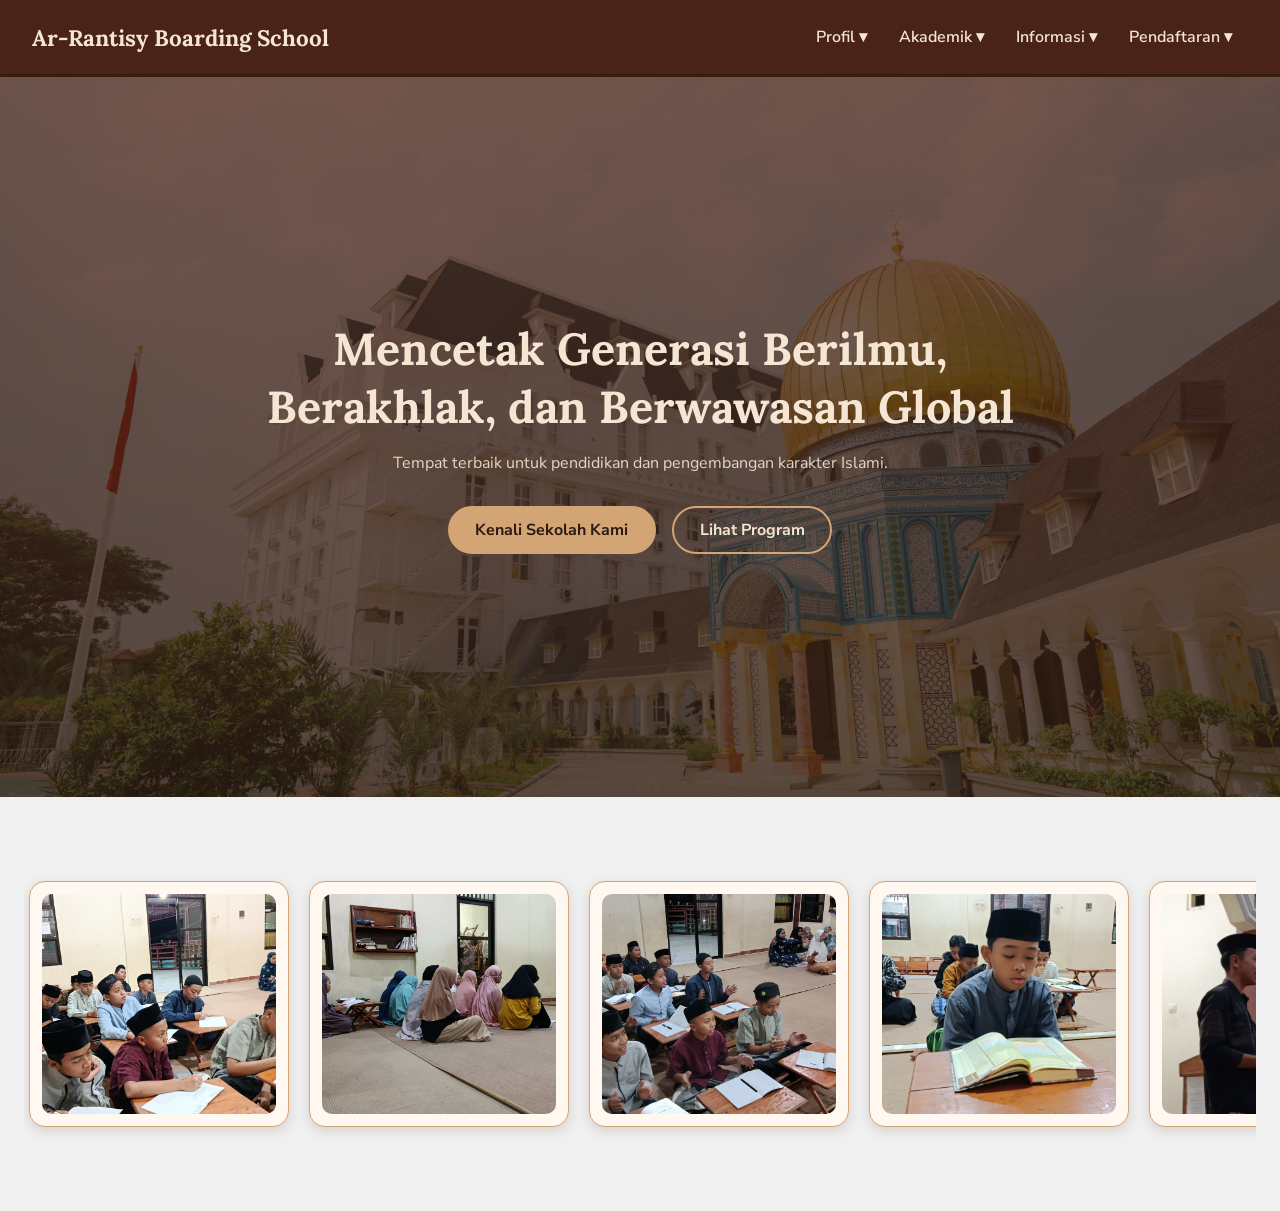
==== index.html @ 4a1645a8 "first commit" ====
<!DOCTYPE html>
<html lang="en">
<head>
  <meta charset="UTF-8">
  <meta name="viewport" content="width=device-width, initial-scale=1">
  <title>Islamic Boarding School</title>
  <link rel="preconnect" href="https://fonts.googleapis.com">
  <link rel="preconnect" href="https://fonts.gstatic.com" crossorigin>
  <link href="https://fonts.googleapis.com/css2?family=Lora:wght@500;700&family=Nunito+Sans:wght@400;600;700&display=swap" rel="stylesheet">
  <link rel="stylesheet" href="style.css">
</head>
<body>

  <header class="header">
    <a href="#" class="logo">Ar-Rantisy Boarding School</a>
    <input type="checkbox" id="menu-toggle" aria-label="Buka menu">
    <label for="menu-toggle" class="burger">☰</label>

    <nav>
      <ul class="menu">

        <li class="dropdown">
          <a href="#profil">Profil</a>
          <ul class="submenu">
            <li><a href="#sejarah">Sejarah</a></li>
            <li><a href="#visi-misi">Visi dan Misi</a></li>
          </ul>
        </li>

        <li class="dropdown">
          <a href="#akademik">Akademik</a>
          <ul class="submenu">
            <li><a href="#kurikulum">Kurikulum</a></li>
            <li><a href="#program-unggulan">Program Unggulan</a></li>
            <li><a href="#jenjang-pendidikan">Jenjang Pendidikan</a></li>
            <li><a href="#fasilitas">Fasilitas</a></li>
          </ul>
        </li>

        <li class="dropdown">
          <a href="#informasi">Informasi</a>
          <ul class="submenu">
            <li><a href="#berita-kegiatan">Berita Kegiatan</a></li>
            <li><a href="#galeri-foto">Galeri Foto</a></li>
          </ul>
        </li>

        <li class="dropdown">
          <a href="#pendaftaran">Pendaftaran</a>
          <ul class="submenu">
            <li><a href="informasi_pendaftaran.html">Informasi Pendaftaran</a></li>
            <li><a href="form-pendaftaran.html"</a>Form Pendaftaran</a></li>
            <li><a href="kontak.html">Kontak</a></li>
          </ul>
      </ul>
    </nav>
  </header>

  <main>
    <section class="hero" id="beranda">
        <div class="wrap">
      <h1>Mencetak Generasi Berilmu, Berakhlak, dan Berwawasan Global</h1>
      <p>Tempat terbaik untuk pendidikan dan pengembangan karakter Islami.</p>
      <div class="btns">
        <a href="#profil" class="btn gold">Kenali Sekolah Kami</a>
        <a href="#program-unggulan" class="btn">Lihat Program</a>
      </div>
        </div>
    </section>

    
<!-- GALERI FOTO -->
<section class="galeri" id="galeri-foto">
  <div class="wrap">

    <div class="slider">

      <div class="foto-card">
        <img src="foto2.jpeg" alt="Foto 1">
      </div>

      <div class="foto-card">
        <img src="foto3.jpeg" alt="Foto 2">
      </div>

      <div class="foto-card">
        <img src="foto4.jpeg" alt="Foto 3">
      </div>

      <div class="foto-card">
        <img src="foto5.jpeg" alt="Foto 4">
      </div>

      <div class="foto-card">
        <img src="foto6.jpeg" alt="Foto 5">

    </div>

  </div>
</section>
</body>
</html>
---- style.css ----
* { margin: 0; padding: 0; box-sizing: border-box; }

body { font-family: 'Nunito Sans', sans-serif; }

/* ===== HEADER (punyamu + 2 baris tambahan) ===== */
.header {
  display: flex;
  justify-content: space-between;
  align-items: center;
  flex-wrap: wrap;
  gap: 0.8rem;
  padding: 1rem 2rem;
  background: #4a2318;
  border-bottom: 3px solid #341f08;
  color: white;            /* tambahan: teks putih */
  position: relative;      /* tambahan: acuan posisi menu di HP */
}

/* ===== MENU ===== */
.menu { display: flex; list-style: none; }
.menu li { position: relative; }
.menu a { display: block; padding: 10px 16px; margin-left: 0; font-weight: 600; }
.menu a:hover { color: #c8a165; }
.dropdown > a::after { content: " ▾"; }

/* ===== SUBMENU (muncul saat kursor diarahkan) ===== */
.submenu {
  display: none;
  position: absolute;
  top: 100%;
  left: 0;
  min-width: 200px;
  list-style: none;
  padding: 8px;
  background: #4a2318;
  border-top: 3px solid #341f08;
}
.dropdown:hover .submenu,
.dropdown:focus-within .submenu { display: block; }

/* tombol hamburger disembunyikan di laptop */
#menu-toggle, .burger { display: none; }

/* ===== TAMPILAN HP ===== */
@media (max-width: 820px) {
  .burger { display: block; font-size: 1.7rem; cursor: pointer; }

  /* menu disembunyikan, muncul saat hamburger diklik */
  nav {
    display: none;
    position: absolute;
    top: 100%;
    left: 0;
    right: 0;
    padding: 10px 20px 20px;
    background: #4a2318;
  }
  #menu-toggle:checked ~ nav { display: block; }

  .menu { flex-direction: column; }

  /* submenu langsung tampil, menjorok ke dalam */
  .submenu { display: block; position: static; padding: 0 0 0 16px; border: 0; }
}
.logo {
  font-family: 'Lora', serif;
  font-size: 1.4rem;
  font-weight: 700;
  color: #f5e6d3;
  text-decoration: none;
}

nav a {
  margin-left: 1.5rem;
  color: #f5e6d3;
  text-decoration: none;
  font-weight: 600;
  transition: color 0.2s;
}

nav a:hover { color: #d4a574; }

.hero {
  min-height: 80vh;
  display: flex;
  align-items: center;
  text-align: center;
  padding: 3rem 1.5rem;
  color: #f5e6d3;
  /* lapisan coklat transparan di atas foto = efek pudar */
  background:
    linear-gradient(rgba(74, 35, 24, 0.75), rgba(43, 24, 16, 0.75)),
    url('foto-sekolah.jpg') center / cover no-repeat;
}
 
.wrap {
  max-width: 750px;
  margin: 0 auto;
}
 
.hero h1 {
  font-family: 'Lora', serif;
  font-size: clamp(1.8rem, 5vw, 2.8rem);
  line-height: 1.3;
  margin-bottom: 1rem;
}
 
.hero p {
  margin-bottom: 2rem;
  opacity: 0.9;
}
 
.btns {
  display: flex;
  justify-content: center;
  flex-wrap: wrap;
  gap: 1rem;
}
 
.btn {
  padding: 0.7rem 1.6rem;
  border: 2px solid #d4a574;
  border-radius: 999px;
  color: #f5e6d3;
  text-decoration: none;
  font-weight: 700;
}
 
.btn.gold {
  background: #d4a574;
  color: #2b1810;
}

.profil {
  padding: 4rem 1.5rem;
  background: #f0f0f0;
  color: #2b1810;
}
 
.profil .wrap {
  max-width: 1000px;
  display: grid;
  grid-template-columns: 1.2fr 1fr;   
  gap: 3rem;
  align-items: center;
}
 
.profil h2 {
  font-family: 'Lora', serif;
  font-size: 2rem;
  color: #4a2318;
  margin-bottom: 1rem;
}
 
.profil h3 {
  font-family: 'Lora', serif;
  color: #4a2318;
  margin: 1.5rem 0 0.4rem;
}
 
.profil p,
.profil li {
  line-height: 1.7;
}
 
.profil ul {
  padding-left: 1.2rem;
}
 
.card {
  background: #fff8f0;
  padding: 0.8rem;
  border-radius: 14px;
  border: 1px solid #d4a574;
  box-shadow: 0 8px 20px rgba(74, 35, 24, 0.2);
}
 
.card img {
  display: block;
  width: 100%;
  height: 320px;
  object-fit: cover;
  border-radius: 8px;
}
 




/* ===== GALERI FOTO HORIZONTAL ===== */
.slider {
  display: flex;
  flex-direction: row;
  flex-wrap: nowrap;
  justify-content: flex-start;
  gap: 15px;
  overflow-x: auto;
  overflow-y: hidden;
  width: 100%;
  padding: 15px 0 20px;
  scroll-behavior: smooth;
}

/* CARD FOTO */
.foto-card {
  flex: 0 0 260px;
  width: 260px;
  min-width: 260px;
  background: #fff8f0;
  padding: 12px;
  border-radius: 16px;
  border: 1px solid #d4a574;
  box-shadow: 0 4px 12px rgba(74, 35, 24, 0.15);
  text-align: center;
}

/* GAMBAR */
.foto-card img {
  display: block;
  width: 100%;
  height: 220px;
  object-fit: cover;
  border-radius: 10px;
}

/* KETERANGAN */
.foto-card p {
  margin: 10px 0 3px;
  color: #6f5d52;
  font-size: 14px;
}


/* Scrollbar */
.slider::-webkit-scrollbar {
  height: 8px;
}

.slider::-webkit-scrollbar-thumb {
  background: #b9a69a;
  border-radius: 10px;
}

.hint {
  margin-top: 5px;
  font-size: 0.85rem;
  color: #6f5d52;
  text-align: center;
}



/* ===== GALERI ===== */
.galeri {
  padding: 4rem 1.5rem;
  background: #f0f0f0;
}

.galeri .wrap {
  max-width: none;
  width: 100%;
  margin: 0;
  display: block;
}

.galeri h2 {
  font-family: 'Lora', serif;
  color: #4a2318;
  font-size: 2rem;
  margin-bottom: 10px;
}

/* Slider ke samping */
.slider {
  display: flex;
  flex-wrap: nowrap;
  gap: 20px;
  overflow-x: auto;
  overflow-y: hidden;
  padding: 20px 5px;
  scroll-behavior: smooth;
}

/* Card setiap foto */
.foto-card {
  flex: 0 0 260px;
  background: #fff8f0;
  padding: 12px;
  border-radius: 16px;
  border: 1px solid #d4a574;
  box-shadow: 0 4px 12px rgba(74, 35, 24, 0.15);
  text-align: center;
}

/* Foto */
.foto-card img {
  display: block;
  width: 100%;
  height: 220px;
  object-fit: cover;
  border-radius: 10px;
}

/* Keterangan */
.foto-card p {
  margin-top: 10px;
  color: #6f5d52;
  font-size: 14px;
}

.hint {
  text-align: center;
  font-size: 0.85rem;
  color: #6f5d52;
}

/* ===== Section Informasi Pendaftaran ===== */
.psb {
  background: linear-gradient(135deg, #3a1912 0%, #4a2119 55%, #5c2d22 100%);
  color: #f5e6d3;
  padding: 80px 24px;
  font-family: 'Nunito Sans', sans-serif;
  scroll-margin-top: 90px; /* supaya tidak tertutup header saat klik menu */
}
.psb-container { max-width: 1200px; margin: 0 auto; text-align: center; }

.psb-title { font-family: 'Lora', serif; font-size: 2.6rem; color: #fff; margin: 0; }
.psb-year  { font-family: 'Lora', serif; font-size: 1.7rem; color: #d4a574; margin: 10px 0 18px; }
.psb-line  { display: block; width: 80px; height: 4px; background: #d4a574; border-radius: 4px; margin: 0 auto 28px; }
.psb-desc  { max-width: 800px; margin: 0 auto 50px; line-height: 1.9; font-size: 1.05rem; color: #ecd5bb; }

.psb-steps {
  display: grid;
  grid-template-columns: repeat(4, 1fr);
  gap: 24px;
  text-align: center;
}
.psb-card {
  background: rgba(255, 255, 255, 0.07);
  border: 1px solid rgba(212, 165, 116, 0.35);
  border-radius: 20px;
  padding: 32px 24px;
  transition: transform .25s, background .25s;
}
.psb-card:hover { transform: translateY(-6px); background: rgba(255, 255, 255, 0.12); }
.psb-num {
  width: 70px; height: 70px; margin: 0 auto 18px;
  display: flex; align-items: center; justify-content: center;
  background: #d4a574; color: #4a2119;
  font-weight: 800; font-size: 1.5rem;
  border-radius: 50%;
}
.psb-card h3 { font-size: 1.15rem; color: #fff; margin: 0 0 10px; }
.psb-card p  { font-size: .95rem; line-height: 1.7; color: #ecd5bb; margin: 0; }

.psb-action {
  max-width: 520px;
  margin: 60px 0 0 0;
  text-align: left;
}
.psb-label  { color: #d4a574; margin: 0 0 8px; font-size: .95rem; }
.psb-date {
  display: inline-block;
  background: rgba(255, 255, 255, 0.09);
  padding: 18px 26px; border-radius: 16px;
  font-weight: 800; font-size: 1.2rem; color: #fff;
  margin-bottom: 22px;
}
.psb-btn {
  display: block; text-align: center; text-decoration: none;
  padding: 18px; border-radius: 16px; font-weight: 800; font-size: 1.05rem;
  margin-bottom: 14px; transition: transform .2s, opacity .2s;
}
.psb-btn:hover { transform: translateY(-2px); opacity: .92; }
.psb-btn-main { background: #d4a574; color: #4a2119; }
.psb-btn-wa   { background: rgba(255, 255, 255, 0.1); color: #fff; border: 1px solid rgba(212, 165, 116, 0.5); }

/* Responsif */
@media (max-width: 992px) { .psb-steps { grid-template-columns: repeat(2, 1fr); } }
@media (max-width: 576px) {
  .psb-steps { grid-template-columns: 1fr; }
  .psb-title { font-size: 2rem; }
}

/* ===== Halaman Form Pendaftaran ===== */
.reg {
  background: linear-gradient(rgba(58,25,18,.85), rgba(58,25,18,.85)),
              url('foto-sekolah.jpg') center/cover no-repeat;
  min-height: 100vh;
  padding: 60px 24px;
  font-family: 'Nunito Sans', sans-serif;
  color: #f5e6d3;
}
.reg-wrap {
  max-width: 1200px;
  margin: 0 auto;
  display: grid;
  grid-template-columns: 1.3fr 1fr;
  gap: 60px;
  align-items: center;
}

/* ---- Kiri ---- */
.reg-badge {
  display: inline-block;
  padding: 10px 22px;
  border: 1px solid #d4a574;
  border-radius: 999px;
  background: rgba(212, 165, 116, 0.12);
  color: #d4a574;
  font-size: .85rem;
  font-weight: 700;
  letter-spacing: 2px;
  text-transform: uppercase;
  margin-bottom: 28px;
}
.reg-info h1 {
  font-family: 'Lora', serif;
  font-size: 3.2rem;
  line-height: 1.2;
  color: #fff;
  margin: 0 0 24px;
}
.reg-info h1 em { color: #d4a574; font-style: italic; }
.reg-info p { font-size: 1.1rem; line-height: 1.9; color: #ecd5bb; max-width: 620px; }

.reg-stats { display: flex; flex-wrap: wrap; gap: 40px; margin-top: 40px; }
.reg-stats strong { display: block; font-family: 'Lora', serif; font-size: 2.2rem; color: #d4a574; }
.reg-stats span { font-size: .85rem; color: #ecd5bb; letter-spacing: 1px; }

/* ---- Kanan (kartu form) ---- */
.reg-card {
  background: #fff;
  color: #3a1912;
  border-radius: 20px;
  padding: 40px 36px;
  box-shadow: 0 20px 50px rgba(0, 0, 0, 0.35);
}
.reg-card h2 { font-family: 'Lora', serif; text-align: center; font-size: 1.7rem; margin: 0 0 8px; color: #4a2119; }
.reg-sub { text-align: center; color: #6b5a52; font-size: .95rem; line-height: 1.6; margin: 0 0 24px; }

.reg-card label { display: block; font-weight: 700; font-size: .92rem; margin: 16px 0 8px; }
.reg-card label span { color: #c0392b; }

.reg-card input,
.reg-card select {
  width: 100%;
  box-sizing: border-box;
  padding: 16px 18px;
  border: 1px solid #e3d6cc;
  border-radius: 12px;
  background: #faf7f4;
  font-family: inherit;
  font-size: 1rem;
  color: #3a1912;
  transition: border-color .2s, box-shadow .2s;
}
.reg-card input:focus,
.reg-card select:focus {
  outline: none;
  border-color: #d4a574;
  box-shadow: 0 0 0 3px rgba(212, 165, 116, 0.3);
}

.reg-submit {
  width: 100%;
  margin-top: 28px;
  padding: 18px;
  border: none;
  border-radius: 12px;
  background: #4a2119;
  color: #fff;
  font-family: inherit;
  font-weight: 800;
  font-size: 1.05rem;
  cursor: pointer;
  transition: background .2s, transform .2s;
}
.reg-submit:hover { background: #5c2d22; transform: translateY(-2px); }

/* ---- Tombol WhatsApp melayang ---- */
.wa-float {
  position: fixed;
  right: 24px;
  bottom: 24px;
  z-index: 999;
  padding: 16px 26px;
  border-radius: 999px;
  background: #25d366;
  color: #fff;
  font-weight: 700;
  text-decoration: none;
  box-shadow: 0 8px 20px rgba(0, 0, 0, 0.3);
}

/* ---- Responsif ---- */
@media (max-width: 992px) {
  .reg-wrap { grid-template-columns: 1fr; gap: 40px; }
  .reg-info h1 { font-size: 2.4rem; }
}
@media (max-width: 576px) {
  .reg-card { padding: 28px 20px; }
  .reg-stats { gap: 24px; }
}

/* ===== Halaman Kontak ===== */
.kontak {
  background: linear-gradient(135deg, #3a1912 0%, #4a2119 55%, #5c2d22 100%);
  min-height: 100vh;
  padding: 70px 24px;
  font-family: 'Nunito Sans', sans-serif;
  color: #f5e6d3;
}
.kontak-container { max-width: 1200px; margin: 0 auto; text-align: center; }

.kontak-title { font-family: 'Lora', serif; font-size: 2.6rem; color: #fff; margin: 0 0 12px; }
.kontak-sub   { max-width: 640px; margin: 0 auto 18px; line-height: 1.8; color: #ecd5bb; }
.kontak-line  { display: block; width: 80px; height: 4px; background: #d4a574; border-radius: 4px; margin: 0 auto 50px; }

/* ---- Kartu info ---- */
.kontak-cards {
  display: grid;
  grid-template-columns: repeat(4, 1fr);
  gap: 24px;
}
.kontak-card {
  background: rgba(255, 255, 255, 0.07);
  border: 1px solid rgba(212, 165, 116, 0.35);
  border-radius: 20px;
  padding: 32px 22px;
  transition: transform .25s, background .25s;
}
.kontak-card:hover { transform: translateY(-6px); background: rgba(255, 255, 255, 0.12); }
.kontak-icon {
  width: 70px; height: 70px; margin: 0 auto 16px;
  display: flex; align-items: center; justify-content: center;
  background: #d4a574; border-radius: 50%;
  font-size: 1.7rem;
}
.kontak-card h3 { font-size: 1.1rem; color: #fff; margin: 0 0 8px; }
.kontak-card p  { font-size: .95rem; line-height: 1.7; color: #ecd5bb; margin: 0; }

/* ---- Bagian bawah: info samping + form ---- */
.kontak-body {
  display: grid;
  grid-template-columns: 1fr 1.1fr;
  gap: 40px;
  margin-top: 60px;
  text-align: left;
  align-items: start;
}
.kontak-side h2 { font-family: 'Lora', serif; font-size: 1.8rem; color: #fff; margin: 0 0 14px; }
.kontak-side h3 { color: #d4a574; margin: 36px 0 14px; font-size: 1rem; letter-spacing: 1px; text-transform: uppercase; }
.kontak-side p  { line-height: 1.8; color: #ecd5bb; margin: 0 0 24px; }

.kontak-wa {
  display: block; text-align: center; text-decoration: none;
  background: #d4a574; color: #4a2119;
  padding: 18px; border-radius: 16px;
  font-weight: 800; font-size: 1.05rem;
  transition: transform .2s, opacity .2s;
}
.kontak-wa:hover { transform: translateY(-2px); opacity: .92; }

.kontak-social { display: flex; flex-wrap: wrap; gap: 12px; }
.kontak-social a {
  text-decoration: none; color: #fff;
  padding: 10px 22px; border-radius: 999px;
  border: 1px solid rgba(212, 165, 116, 0.5);
  background: rgba(255, 255, 255, 0.08);
  font-weight: 700; font-size: .9rem;
  transition: background .2s;
}
.kontak-social a:hover { background: rgba(212, 165, 116, 0.3); }

/* ---- Form (kartu putih) ---- */
.kontak-form {
  background: #fff; color: #3a1912;
  border-radius: 20px; padding: 36px;
  box-shadow: 0 20px 50px rgba(0, 0, 0, 0.35);
}
.kontak-form h2 { font-family: 'Lora', serif; color: #4a2119; font-size: 1.6rem; margin: 0 0 8px; }
.kontak-form label { display: block; font-weight: 700; font-size: .92rem; margin: 16px 0 8px; }
.kontak-form label span { color: #c0392b; }
.kontak-form input,
.kontak-form textarea {
  width: 100%; box-sizing: border-box;
  padding: 16px 18px;
  border: 1px solid #e3d6cc; border-radius: 12px;
  background: #faf7f4;
  font-family: inherit; font-size: 1rem; color: #3a1912;
  resize: vertical;
  transition: border-color .2s, box-shadow .2s;
}
.kontak-form input:focus,
.kontak-form textarea:focus {
  outline: none; border-color: #d4a574;
  box-shadow: 0 0 0 3px rgba(212, 165, 116, 0.3);
}
.kontak-submit {
  width: 100%; margin-top: 26px; padding: 18px;
  border: none; border-radius: 12px;
  background: #4a2119; color: #fff;
  font-family: inherit; font-weight: 800; font-size: 1.05rem;
  cursor: pointer; transition: background .2s, transform .2s;
}
.kontak-submit:hover { background: #5c2d22; transform: translateY(-2px); }

/* ---- Responsif ---- */
@media (max-width: 992px) {
  .kontak-cards { grid-template-columns: repeat(2, 1fr); }
  .kontak-body  { grid-template-columns: 1fr; }
}
@media (max-width: 576px) {
  .kontak-cards { grid-template-columns: 1fr; }
  .kontak-title { font-size: 2rem; }
  .kontak-form  { padding: 26px 20px; }
}
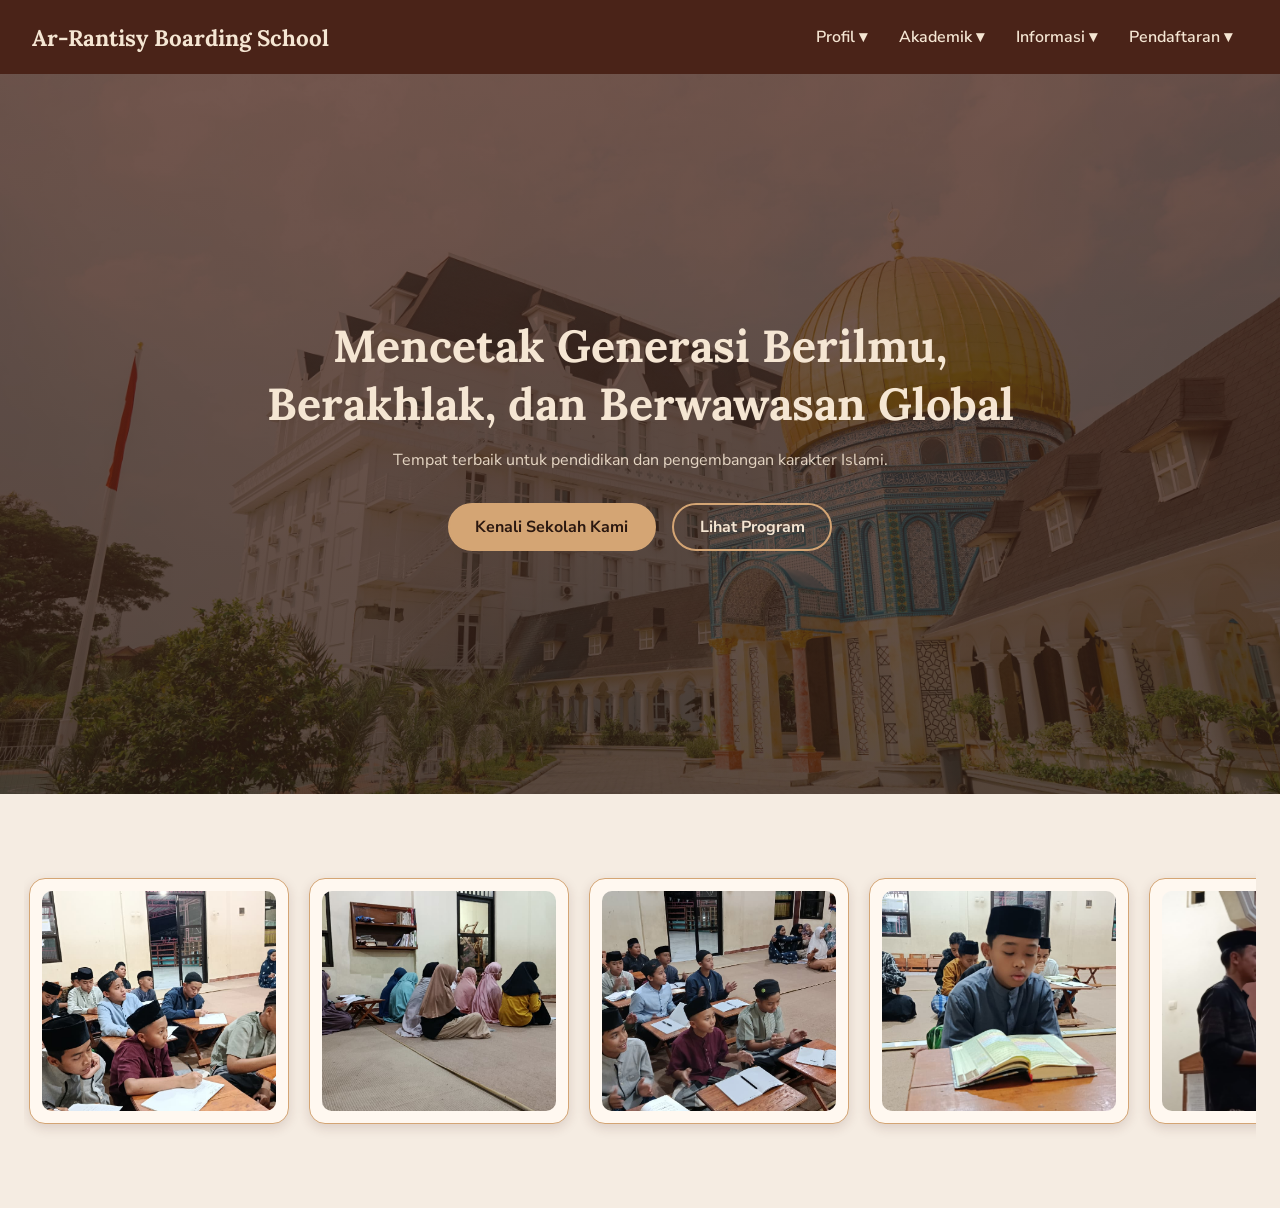
==== commit 3b14d136: "tambah punya widya" ====
--- a/index.html
+++ b/index.html
@@ -12,7 +12,7 @@
 <body>
 
   <header class="header">
-    <a href="#" class="logo">Ar-Rantisy Boarding School</a>
+    <a href="index.html" class="logo">Ar-Rantisy Boarding School</a>
     <input type="checkbox" id="menu-toggle" aria-label="Buka menu">
     <label for="menu-toggle" class="burger">☰</label>
 
@@ -20,83 +20,85 @@
       <ul class="menu">
 
         <li class="dropdown">
-          <a href="#profil">Profil</a>
+          <a href="sejarah.html">Profil</a>
           <ul class="submenu">
-            <li><a href="#sejarah">Sejarah</a></li>
-            <li><a href="#visi-misi">Visi dan Misi</a></li>
+            <li><a href="sejarah.html">Sejarah</a></li>
+            <li><a href="visi-misi.html">Visi dan Misi</a></li>
           </ul>
         </li>
 
         <li class="dropdown">
-          <a href="#akademik">Akademik</a>
+          <a href="kurikulum.html">Akademik</a>
           <ul class="submenu">
-            <li><a href="#kurikulum">Kurikulum</a></li>
-            <li><a href="#program-unggulan">Program Unggulan</a></li>
-            <li><a href="#jenjang-pendidikan">Jenjang Pendidikan</a></li>
-            <li><a href="#fasilitas">Fasilitas</a></li>
+            <li><a href="kurikulum.html">Kurikulum</a></li>
+            <li><a href="program-unggulan.html">Program Unggulan</a></li>
+            <li><a href="jenjang-pendidikan.html">Jenjang Pendidikan</a></li>
+            <li><a href="fasilitas.html">Fasilitas</a></li>
           </ul>
         </li>
 
         <li class="dropdown">
-          <a href="#informasi">Informasi</a>
+          <a href="berita-kegiatan.html">Informasi</a>
           <ul class="submenu">
-            <li><a href="#berita-kegiatan">Berita Kegiatan</a></li>
-            <li><a href="#galeri-foto">Galeri Foto</a></li>
+            <li><a href="berita-kegiatan.html">Berita Kegiatan</a></li>
+            <li><a href="galeri-foto.html">Galeri Foto</a></li>
           </ul>
         </li>
 
         <li class="dropdown">
-          <a href="#pendaftaran">Pendaftaran</a>
+          <a href="informasi_pendaftaran.html">Pendaftaran</a>
           <ul class="submenu">
             <li><a href="informasi_pendaftaran.html">Informasi Pendaftaran</a></li>
-            <li><a href="form-pendaftaran.html"</a>Form Pendaftaran</a></li>
+            <li><a href="form-pendaftaran.html">Form Pendaftaran</a></li>
             <li><a href="kontak.html">Kontak</a></li>
           </ul>
+        </li>
+
       </ul>
     </nav>
   </header>
 
   <main>
     <section class="hero" id="beranda">
-        <div class="wrap">
-      <h1>Mencetak Generasi Berilmu, Berakhlak, dan Berwawasan Global</h1>
-      <p>Tempat terbaik untuk pendidikan dan pengembangan karakter Islami.</p>
-      <div class="btns">
-        <a href="#profil" class="btn gold">Kenali Sekolah Kami</a>
-        <a href="#program-unggulan" class="btn">Lihat Program</a>
+      <div class="wrap">
+        <h1>Mencetak Generasi Berilmu, Berakhlak, dan Berwawasan Global</h1>
+        <p>Tempat terbaik untuk pendidikan dan pengembangan karakter Islami.</p>
+        <div class="btns">
+          <a href="sejarah.html" class="btn gold">Kenali Sekolah Kami</a>
+          <a href="program-unggulan.html" class="btn">Lihat Program</a>
+        </div>
       </div>
-        </div>
     </section>
 
-    
-<!-- GALERI FOTO -->
-<section class="galeri" id="galeri-foto">
-  <div class="wrap">
+    <!-- GALERI FOTO -->
+    <section class="galeri" id="galeri-foto">
+      <div class="wrap">
+        <div class="slider">
 
-    <div class="slider">
+          <div class="foto-card">
+            <img src="foto2.jpeg" alt="Foto 1">
+          </div>
 
-      <div class="foto-card">
-        <img src="foto2.jpeg" alt="Foto 1">
+          <div class="foto-card">
+            <img src="foto3.jpeg" alt="Foto 2">
+          </div>
+
+          <div class="foto-card">
+            <img src="foto4.jpeg" alt="Foto 3">
+          </div>
+
+          <div class="foto-card">
+            <img src="foto5.jpeg" alt="Foto 4">
+          </div>
+
+          <div class="foto-card">
+            <img src="foto6.jpeg" alt="Foto 5">
+          </div>
+
+        </div>
       </div>
+    </section>
+  </main>
 
-      <div class="foto-card">
-        <img src="foto3.jpeg" alt="Foto 2">
-      </div>
-
-      <div class="foto-card">
-        <img src="foto4.jpeg" alt="Foto 3">
-      </div>
-
-      <div class="foto-card">
-        <img src="foto5.jpeg" alt="Foto 4">
-      </div>
-
-      <div class="foto-card">
-        <img src="foto6.jpeg" alt="Foto 5">
-
-    </div>
-
-  </div>
-</section>
 </body>
 </html>
--- a/style.css
+++ b/style.css
@@ -11,9 +11,10 @@
   gap: 0.8rem;
   padding: 1rem 2rem;
   background: #4a2318;
-  border-bottom: 3px solid #341f08;
-  color: white;            /* tambahan: teks putih */
-  position: relative;      /* tambahan: acuan posisi menu di HP */
+   color: white;            /* tambahan: teks putih */
+  position: sticky;      /* tambahan: acuan posisi menu di HP */
+  top:0;
+  z-index: 100;
 }
 
 /* ===== MENU ===== */
@@ -253,7 +254,7 @@
 /* ===== GALERI ===== */
 .galeri {
   padding: 4rem 1.5rem;
-  background: #f0f0f0;
+  background: #f5ece2;
 }
 
 .galeri .wrap {
@@ -314,20 +315,203 @@
   color: #6f5d52;
 }
 
-/* ===== Section Informasi Pendaftaran ===== */
+/* ===== HALAMAN DALAM ===== */
+.halaman {
+  padding: 4rem 1.5rem;
+  background: #f5ece2;
+  color: #2b1810;
+  min-height: 60vh;
+}
+
+.halaman .wrap {
+  max-width: 1000px;
+}
+
+.halaman h2 {
+  font-family: 'Lora', serif;
+  font-size: 2rem;
+  color: #4a2318;
+  margin-bottom: 1rem;
+}
+
+.halaman p {
+  line-height: 1.7;
+}
+
+/* ===== BANNER HALAMAN ===== */
+.page-hero {
+  background:
+    linear-gradient(rgba(74, 35, 24, 0.8), rgba(43, 24, 16, 0.8)),
+    url('foto-sekolah.jpg') center / cover no-repeat;
+  color: #f5e6d3;
+  text-align: center;
+  padding: 3.5rem 1.5rem;
+}
+
+.page-hero .wrap {
+  max-width: 800px;
+}
+
+.page-hero .kicker {
+  color: #f0c98f;
+  font-size: 0.95rem;
+  font-weight: 700;
+  letter-spacing: 0.2em;
+  text-transform: uppercase;
+  margin-bottom: 0.6rem;
+}
+
+.page-hero h1 {
+  font-family: 'Lora', serif;
+  font-size: clamp(2rem, 5vw, 3rem);
+  margin-bottom: 0.8rem;
+}
+
+.page-hero p {
+  line-height: 1.7;
+  opacity: 0.9;
+}
+
+/* ===== HALAMAN SEJARAH ===== */
+.sejarah {
+  padding: 4rem 1.5rem;
+  background: #f5ece2;
+  color: #2b1810;
+}
+
+.sejarah .wrap {
+  max-width: 1000px;
+}
+
+.sejarah h2 {
+  font-family: 'Lora', serif;
+  font-size: 2rem;
+  color: #4a2318;
+  margin-bottom: 1rem;
+  text-align: center;
+}
+
+.sejarah-intro {
+  max-width: 760px;
+  margin: 0 auto 3.5rem;
+  text-align: center;
+}
+
+.sejarah-intro p {
+  line-height: 1.8;
+}
+
+/* garis waktu */
+.timeline {
+  --gap: 2rem;
+  position: relative;
+  max-width: 800px;
+  margin: 0 auto 3.5rem;
+  padding-left: var(--gap);
+  border-left: 3px solid #d4a574;
+}
+
+.tl-item {
+  position: relative;
+  background: #ffffff;
+  padding: 1.4rem 1.6rem;
+  margin-bottom: 1.6rem;
+  border: 1px solid #d4a574;
+  border-radius: 14px;
+  box-shadow: 0 8px 20px rgba(74, 35, 24, 0.12);
+}
+
+.tl-item:last-child {
+  margin-bottom: 0;
+}
+
+.tl-item::before {
+  content: "";
+  position: absolute;
+  top: 1.7rem;
+  left: calc(-1 * var(--gap) - 10px);
+  width: 17px;
+  height: 17px;
+  background: #4a2318;
+  border: 3px solid #f5ece2;
+  border-radius: 50%;
+}
+
+.tl-label {
+  display: inline-block;
+  background: #4a2318;
+  color: #f5e6d3;
+  padding: 0.2rem 0.9rem;
+  border-radius: 999px;
+  font-size: 0.85rem;
+  font-weight: 700;
+  margin-bottom: 0.6rem;
+}
+
+.tl-item h3 {
+  font-family: 'Lora', serif;
+  color: #4a2318;
+  margin-bottom: 0.4rem;
+}
+
+.tl-item p {
+  line-height: 1.7;
+}
+
+/* kartu nilai */
+.nilai {
+  display: grid;
+  grid-template-columns: repeat(3, 1fr);
+  gap: 1.5rem;
+}
+
+.nilai-card {
+  background: #4a2318;
+  color: #f5e6d3;
+  padding: 1.8rem 1.5rem;
+  border-radius: 16px;
+  text-align: center;
+}
+
+.nilai-card h3 {
+  font-family: 'Lora', serif;
+  color: #d4a574;
+  margin-bottom: 0.5rem;
+}
+
+.nilai-card p {
+  line-height: 1.6;
+}
+
+/* HP */
+@media (max-width: 768px) {
+  .page-hero {
+    padding: 3rem 1.5rem;
+  }
+
+  .timeline {
+    --gap: 1.4rem;
+  }
+
+  .nilai {
+    grid-template-columns: 1fr;
+  }
+}
+
+/* ===== Section Informasi Pendaftaran (latar krem) ===== */
 .psb {
-  background: linear-gradient(135deg, #3a1912 0%, #4a2119 55%, #5c2d22 100%);
-  color: #f5e6d3;
+  background: #f5ece2;
+  color: #4a2119;
   padding: 80px 24px;
   font-family: 'Nunito Sans', sans-serif;
-  scroll-margin-top: 90px; /* supaya tidak tertutup header saat klik menu */
+  scroll-margin-top: 90px;
 }
 .psb-container { max-width: 1200px; margin: 0 auto; text-align: center; }
 
-.psb-title { font-family: 'Lora', serif; font-size: 2.6rem; color: #fff; margin: 0; }
-.psb-year  { font-family: 'Lora', serif; font-size: 1.7rem; color: #d4a574; margin: 10px 0 18px; }
+.psb-title { font-family: 'Lora', serif; font-size: 2.6rem; color: #4a2119; margin: 0; }
+.psb-year  { font-family: 'Lora', serif; font-size: 1.7rem; color: #a8713a; margin: 10px 0 18px; }
 .psb-line  { display: block; width: 80px; height: 4px; background: #d4a574; border-radius: 4px; margin: 0 auto 28px; }
-.psb-desc  { max-width: 800px; margin: 0 auto 50px; line-height: 1.9; font-size: 1.05rem; color: #ecd5bb; }
+.psb-desc  { max-width: 800px; margin: 0 auto 50px; line-height: 1.9; font-size: 1.05rem; color: #5a4038; }
 
 .psb-steps {
   display: grid;
@@ -336,34 +520,36 @@
   text-align: center;
 }
 .psb-card {
-  background: rgba(255, 255, 255, 0.07);
-  border: 1px solid rgba(212, 165, 116, 0.35);
+  background: #fff;
+  border: 1px solid rgba(212, 165, 116, 0.6);
   border-radius: 20px;
   padding: 32px 24px;
-  transition: transform .25s, background .25s;
-}
-.psb-card:hover { transform: translateY(-6px); background: rgba(255, 255, 255, 0.12); }
+  box-shadow: 0 6px 18px rgba(74, 33, 25, 0.08);
+  transition: transform .25s, box-shadow .25s;
+}
+.psb-card:hover { transform: translateY(-6px); box-shadow: 0 12px 26px rgba(74, 33, 25, 0.15); }
 .psb-num {
   width: 70px; height: 70px; margin: 0 auto 18px;
   display: flex; align-items: center; justify-content: center;
-  background: #d4a574; color: #4a2119;
+  background: #4a2119; color: #f5e6d3;
   font-weight: 800; font-size: 1.5rem;
   border-radius: 50%;
 }
-.psb-card h3 { font-size: 1.15rem; color: #fff; margin: 0 0 10px; }
-.psb-card p  { font-size: .95rem; line-height: 1.7; color: #ecd5bb; margin: 0; }
+.psb-card h3 { font-size: 1.15rem; color: #4a2119; margin: 0 0 10px; }
+.psb-card p  { font-size: .95rem; line-height: 1.7; color: #6b5a52; margin: 0; }
 
 .psb-action {
   max-width: 520px;
   margin: 60px 0 0 0;
   text-align: left;
 }
-.psb-label  { color: #d4a574; margin: 0 0 8px; font-size: .95rem; }
+.psb-label { color: #a8713a; font-weight: 700; margin: 0 0 8px; font-size: .95rem; }
 .psb-date {
   display: inline-block;
-  background: rgba(255, 255, 255, 0.09);
+  background: #fff;
+  border: 1px solid rgba(212, 165, 116, 0.6);
   padding: 18px 26px; border-radius: 16px;
-  font-weight: 800; font-size: 1.2rem; color: #fff;
+  font-weight: 800; font-size: 1.2rem; color: #4a2119;
   margin-bottom: 22px;
 }
 .psb-btn {
@@ -372,8 +558,8 @@
   margin-bottom: 14px; transition: transform .2s, opacity .2s;
 }
 .psb-btn:hover { transform: translateY(-2px); opacity: .92; }
-.psb-btn-main { background: #d4a574; color: #4a2119; }
-.psb-btn-wa   { background: rgba(255, 255, 255, 0.1); color: #fff; border: 1px solid rgba(212, 165, 116, 0.5); }
+.psb-btn-main { background: #4a2119; color: #f5e6d3; }
+.psb-btn-wa   { background: transparent; color: #4a2119; border: 2px solid #4a2119; }
 
 /* Responsif */
 @media (max-width: 992px) { .psb-steps { grid-template-columns: repeat(2, 1fr); } }
@@ -503,18 +689,18 @@
   .reg-stats { gap: 24px; }
 }
 
-/* ===== Halaman Kontak ===== */
+/* ===== Halaman Kontak (latar krem) ===== */
 .kontak {
-  background: linear-gradient(135deg, #3a1912 0%, #4a2119 55%, #5c2d22 100%);
+  background: #f5ece2;
   min-height: 100vh;
   padding: 70px 24px;
   font-family: 'Nunito Sans', sans-serif;
-  color: #f5e6d3;
+  color: #4a2119;
 }
 .kontak-container { max-width: 1200px; margin: 0 auto; text-align: center; }
 
-.kontak-title { font-family: 'Lora', serif; font-size: 2.6rem; color: #fff; margin: 0 0 12px; }
-.kontak-sub   { max-width: 640px; margin: 0 auto 18px; line-height: 1.8; color: #ecd5bb; }
+.kontak-title { font-family: 'Lora', serif; font-size: 2.6rem; color: #4a2119; margin: 0 0 12px; }
+.kontak-sub   { max-width: 640px; margin: 0 auto 18px; line-height: 1.8; color: #5a4038; }
 .kontak-line  { display: block; width: 80px; height: 4px; background: #d4a574; border-radius: 4px; margin: 0 auto 50px; }
 
 /* ---- Kartu info ---- */
@@ -524,21 +710,22 @@
   gap: 24px;
 }
 .kontak-card {
-  background: rgba(255, 255, 255, 0.07);
-  border: 1px solid rgba(212, 165, 116, 0.35);
+  background: #fff;
+  border: 1px solid rgba(212, 165, 116, 0.6);
   border-radius: 20px;
   padding: 32px 22px;
-  transition: transform .25s, background .25s;
-}
-.kontak-card:hover { transform: translateY(-6px); background: rgba(255, 255, 255, 0.12); }
+  box-shadow: 0 6px 18px rgba(74, 33, 25, 0.08);
+  transition: transform .25s, box-shadow .25s;
+}
+.kontak-card:hover { transform: translateY(-6px); box-shadow: 0 12px 26px rgba(74, 33, 25, 0.15); }
 .kontak-icon {
   width: 70px; height: 70px; margin: 0 auto 16px;
   display: flex; align-items: center; justify-content: center;
-  background: #d4a574; border-radius: 50%;
+  background: #4a2119; border-radius: 50%;
   font-size: 1.7rem;
 }
-.kontak-card h3 { font-size: 1.1rem; color: #fff; margin: 0 0 8px; }
-.kontak-card p  { font-size: .95rem; line-height: 1.7; color: #ecd5bb; margin: 0; }
+.kontak-card h3 { font-size: 1.1rem; color: #4a2119; margin: 0 0 8px; }
+.kontak-card p  { font-size: .95rem; line-height: 1.7; color: #6b5a52; margin: 0; }
 
 /* ---- Bagian bawah: info samping + form ---- */
 .kontak-body {
@@ -549,13 +736,13 @@
   text-align: left;
   align-items: start;
 }
-.kontak-side h2 { font-family: 'Lora', serif; font-size: 1.8rem; color: #fff; margin: 0 0 14px; }
-.kontak-side h3 { color: #d4a574; margin: 36px 0 14px; font-size: 1rem; letter-spacing: 1px; text-transform: uppercase; }
-.kontak-side p  { line-height: 1.8; color: #ecd5bb; margin: 0 0 24px; }
+.kontak-side h2 { font-family: 'Lora', serif; font-size: 1.8rem; color: #4a2119; margin: 0 0 14px; }
+.kontak-side h3 { color: #a8713a; margin: 36px 0 14px; font-size: 1rem; letter-spacing: 1px; text-transform: uppercase; }
+.kontak-side p  { line-height: 1.8; color: #5a4038; margin: 0 0 24px; }
 
 .kontak-wa {
   display: block; text-align: center; text-decoration: none;
-  background: #d4a574; color: #4a2119;
+  background: #4a2119; color: #f5e6d3;
   padding: 18px; border-radius: 16px;
   font-weight: 800; font-size: 1.05rem;
   transition: transform .2s, opacity .2s;
@@ -564,20 +751,21 @@
 
 .kontak-social { display: flex; flex-wrap: wrap; gap: 12px; }
 .kontak-social a {
-  text-decoration: none; color: #fff;
+  text-decoration: none; color: #4a2119;
   padding: 10px 22px; border-radius: 999px;
-  border: 1px solid rgba(212, 165, 116, 0.5);
-  background: rgba(255, 255, 255, 0.08);
+  border: 2px solid #4a2119;
+  background: transparent;
   font-weight: 700; font-size: .9rem;
-  transition: background .2s;
-}
-.kontak-social a:hover { background: rgba(212, 165, 116, 0.3); }
+  transition: background .2s, color .2s;
+}
+.kontak-social a:hover { background: #4a2119; color: #f5e6d3; }
 
 /* ---- Form (kartu putih) ---- */
 .kontak-form {
   background: #fff; color: #3a1912;
+  border: 1px solid rgba(212, 165, 116, 0.6);
   border-radius: 20px; padding: 36px;
-  box-shadow: 0 20px 50px rgba(0, 0, 0, 0.35);
+  box-shadow: 0 16px 40px rgba(74, 33, 25, 0.15);
 }
 .kontak-form h2 { font-family: 'Lora', serif; color: #4a2119; font-size: 1.6rem; margin: 0 0 8px; }
 .kontak-form label { display: block; font-weight: 700; font-size: .92rem; margin: 16px 0 8px; }
@@ -615,4 +803,780 @@
   .kontak-cards { grid-template-columns: 1fr; }
   .kontak-title { font-size: 2rem; }
   .kontak-form  { padding: 26px 20px; }
+}
+/* ===== HALAMAN VISI DAN MISI ===== */
+
+/* --- visi --- */
+.vm-visi {
+  padding: 4.5rem 1.5rem 3rem;
+  background: #f5ece2;
+  color: #2b1810;
+}
+
+.vm-visi .wrap,
+.vm-makna .wrap,
+.vm-misi .wrap {
+  max-width: 1100px;
+}
+
+.vm-visi-box {
+  position: relative;
+  overflow: hidden;
+  display: grid;
+  grid-template-columns: 230px 1fr;
+  gap: 2.5rem;
+  align-items: center;
+  padding: 3.5rem;
+  border-radius: 24px;
+  color: #f5e6d3;
+  background-color: #4a2318;
+  background-image:
+    repeating-linear-gradient(45deg, rgba(212, 165, 116, 0.07) 0 2px, transparent 2px 24px),
+    repeating-linear-gradient(-45deg, rgba(212, 165, 116, 0.07) 0 2px, transparent 2px 24px);
+  box-shadow: 0 18px 40px rgba(74, 35, 24, 0.3);
+  animation: vmUp 0.7s ease backwards;
+}
+
+.vm-visi-box::after {
+  content: "";
+  position: absolute;
+  left: 0;
+  right: 0;
+  bottom: 0;
+  height: 6px;
+  background: linear-gradient(90deg, #d4a574, #f0c98f, #d4a574);
+}
+
+.vm-visi-kiri {
+  padding-right: 2rem;
+  border-right: 2px solid rgba(212, 165, 116, 0.5);
+}
+
+.vm-label {
+  display: block;
+  margin-bottom: 0.6rem;
+  color: #d4a574;
+  font-size: 0.85rem;
+  font-weight: 700;
+  letter-spacing: 0.25em;
+  text-transform: uppercase;
+}
+
+.vm-visi-kiri h2 {
+  font-family: 'Lora', serif;
+  font-size: 3.6rem;
+  line-height: 1;
+  color: #f5e6d3;
+}
+
+.vm-visi-teks {
+  position: relative;
+  font-family: 'Lora', serif;
+  font-size: clamp(1.35rem, 2.6vw, 2rem);
+  line-height: 1.55;
+}
+
+.vm-quote {
+  display: block;
+  height: 2.6rem;
+  margin-bottom: 0;
+  font-family: 'Lora', serif;
+  font-size: 5rem;
+  line-height: 1;
+  color: #d4a574;
+  opacity: 0.55;
+}
+
+.vm-visi-teks span.sorot {
+  color: #f0c98f;
+}
+
+/* --- makna visi --- */
+.vm-makna {
+  padding: 1.5rem 1.5rem 4.5rem;
+  background: #f5ece2;
+}
+
+.vm-judul {
+  text-align: center;
+  font-family: 'Lora', serif;
+  font-size: 2.2rem;
+  color: #4a2318;
+  margin-bottom: 0.5rem;
+}
+
+.vm-judul::after {
+  content: "";
+  display: block;
+  width: 70px;
+  height: 4px;
+  margin: 0.8rem auto 0;
+  background: #d4a574;
+  border-radius: 4px;
+}
+
+.vm-sub {
+  text-align: center;
+  color: #6b5b52;
+  margin: 1rem auto 2.5rem;
+  max-width: 600px;
+  line-height: 1.7;
+}
+
+.vm-grid {
+  display: grid;
+  grid-template-columns: repeat(3, 1fr);
+  gap: 1.8rem;
+}
+
+.vm-pilar {
+  background: #ffffff;
+  border: 1px solid #d4a574;
+  border-radius: 20px;
+  padding: 2.2rem 1.8rem;
+  box-shadow: 0 8px 20px rgba(74, 35, 24, 0.12);
+  transition: transform 0.25s, box-shadow 0.25s;
+}
+
+.vm-pilar:hover {
+  transform: translateY(-6px);
+  box-shadow: 0 14px 28px rgba(74, 35, 24, 0.22);
+}
+
+.vm-ikon {
+  display: flex;
+  align-items: center;
+  justify-content: center;
+  width: 64px;
+  height: 64px;
+  margin-bottom: 1.2rem;
+  font-size: 1.9rem;
+  background: #4a2318;
+  border-radius: 16px;
+}
+
+.vm-pilar h3 {
+  font-family: 'Lora', serif;
+  font-size: 1.3rem;
+  color: #4a2318;
+  margin-bottom: 0.5rem;
+}
+
+.vm-pilar p {
+  line-height: 1.7;
+  color: #5a4a42;
+}
+
+/* --- misi --- */
+.vm-misi {
+  padding: 4.5rem 1.5rem;
+  background: #ffffff;
+  color: #2b1810;
+}
+
+.vm-daftar {
+  max-width: 900px;
+  margin: 0 auto;
+}
+
+.vm-row {
+  display: grid;
+  grid-template-columns: 110px 1fr;
+  gap: 1.5rem;
+  align-items: center;
+  margin-bottom: 1.4rem;
+  padding: 1.8rem 2rem;
+  background: #fffaf4;
+  border: 1px solid #ead9c4;
+  border-left: 6px solid #4a2318;
+  border-radius: 16px;
+  transition: transform 0.25s, box-shadow 0.25s;
+}
+
+.vm-row:last-child {
+  margin-bottom: 0;
+}
+
+.vm-row:hover {
+  transform: translateX(8px);
+  box-shadow: 0 10px 24px rgba(74, 35, 24, 0.15);
+}
+
+.vm-no {
+  font-family: 'Lora', serif;
+  font-size: 3.8rem;
+  line-height: 1;
+  color: #d4a574;
+  text-align: center;
+}
+
+.vm-row h3 {
+  font-family: 'Lora', serif;
+  font-size: 1.3rem;
+  color: #4a2318;
+  margin-bottom: 0.4rem;
+}
+
+.vm-misi-teks {
+  font-weight: 700;
+  line-height: 1.6;
+  margin-bottom: 0.4rem;
+}
+
+.vm-desc {
+  line-height: 1.7;
+  color: #5a4a42;
+}
+
+/* --- band penutup --- */
+.vm-penutup {
+  padding: 4rem 1.5rem;
+  text-align: center;
+  color: #f5e6d3;
+  background:
+    linear-gradient(rgba(74, 35, 24, 0.9), rgba(43, 24, 16, 0.9)),
+    url('foto-sekolah.jpg') center / cover no-repeat;
+}
+
+.vm-penutup h2 {
+  font-family: 'Lora', serif;
+  font-size: clamp(1.5rem, 3.5vw, 2.2rem);
+  line-height: 1.4;
+  margin-bottom: 0.8rem;
+}
+
+.vm-penutup p {
+  margin-bottom: 1.8rem;
+  opacity: 0.9;
+}
+
+/* --- footer (bisa dipakai di semua halaman) --- */
+.footer {
+  padding: 2rem 1.5rem;
+  text-align: center;
+  background: #341f08;
+  color: #d9c3ab;
+  font-size: 0.9rem;
+}
+
+.footer strong {
+  display: block;
+  margin-bottom: 0.3rem;
+  font-family: 'Lora', serif;
+  font-size: 1.15rem;
+  color: #d4a574;
+}
+
+@keyframes vmUp {
+  from { opacity: 0; transform: translateY(18px); }
+  to   { opacity: 1; transform: none; }
+}
+
+@media (prefers-reduced-motion: reduce) {
+  .vm-visi-box { animation: none; }
+}
+
+/* tablet dan HP */
+@media (max-width: 900px) {
+  .vm-visi-box {
+    grid-template-columns: 1fr;
+    gap: 1.5rem;
+    padding: 2.5rem 1.5rem;
+    text-align: center;
+  }
+
+  .vm-visi-kiri {
+    padding: 0 0 1.2rem;
+    border-right: 0;
+    border-bottom: 2px solid rgba(212, 165, 116, 0.5);
+  }
+
+  .vm-grid {
+    grid-template-columns: 1fr;
+  }
+
+  .vm-row {
+    grid-template-columns: 1fr;
+    gap: 0.4rem;
+    padding: 1.5rem;
+    text-align: center;
+  }
+
+  .vm-row:hover {
+    transform: translateY(-4px);
+  }
+}
+
+/* ===== HALAMAN KURIKULUM ===== */
+.kr-pilar {
+  padding: 5rem 1.5rem 5.5rem;
+  color: #f5e6d3;
+  background: radial-gradient(ellipse at top left, #6b3422 0%, #3a1d12 45%, #2b1810 100%);
+}
+
+.kr-pilar .wrap {
+  max-width: 1150px;
+}
+
+.kr-eyebrow {
+  display: flex;
+  align-items: center;
+  justify-content: center;
+  gap: 1rem;
+  margin-bottom: 1.2rem;
+  color: #d4a574;
+  font-size: 0.85rem;
+  font-weight: 700;
+  letter-spacing: 0.25em;
+  text-transform: uppercase;
+}
+
+.kr-eyebrow::before,
+.kr-eyebrow::after {
+  content: "";
+  width: 60px;
+  height: 2px;
+  background: #d4a574;
+}
+
+.kr-judul {
+  text-align: center;
+  font-family: 'Lora', serif;
+  font-size: clamp(2rem, 5vw, 3.4rem);
+  line-height: 1.2;
+  color: #f5e6d3;
+}
+
+.kr-judul em {
+  display: block;
+  color: #d4a574;
+  font-style: italic;
+}
+
+.kr-lead {
+  max-width: 660px;
+  margin: 1.4rem auto 1.4rem;
+  text-align: center;
+  line-height: 1.8;
+  color: #d9c3ab;
+}
+
+.kr-legend {
+  display: flex;
+  justify-content: center;
+  flex-wrap: wrap;
+  gap: 1.6rem;
+  margin-bottom: 3rem;
+  font-size: 0.9rem;
+  color: #d9c3ab;
+}
+
+.kr-legend span::before {
+  content: "";
+  display: inline-block;
+  width: 12px;
+  height: 12px;
+  margin-right: 0.5rem;
+  border-radius: 3px;
+  vertical-align: -1px;
+}
+
+.kr-legend .islam::before { background: #d4a574; }
+.kr-legend .umum::before  { background: #f5e6d3; }
+
+/* kartu pilar */
+.kr-grid {
+  display: grid;
+  grid-template-columns: repeat(4, 1fr);
+  gap: 1.5rem;
+}
+
+.kr-card {
+  background: #fff8f0;
+  color: #2b1810;
+  padding: 2.2rem 1.6rem 2rem;
+  border-bottom: 5px solid #d4a574;
+  border-radius: 20px;
+  text-align: center;
+  box-shadow: 0 12px 28px rgba(0, 0, 0, 0.3);
+  transition: transform 0.25s, box-shadow 0.25s;
+  animation: krUp 0.7s ease backwards;
+}
+
+.kr-card:nth-child(2) { animation-delay: 0.08s; }
+.kr-card:nth-child(3) { animation-delay: 0.16s; }
+.kr-card:nth-child(4) { animation-delay: 0.24s; }
+.kr-card:nth-child(5) { animation-delay: 0.32s; }
+.kr-card:nth-child(6) { animation-delay: 0.40s; }
+.kr-card:nth-child(7) { animation-delay: 0.48s; }
+.kr-card:nth-child(8) { animation-delay: 0.56s; }
+
+.kr-card:hover {
+  transform: translateY(-8px);
+  box-shadow: 0 18px 36px rgba(0, 0, 0, 0.4);
+}
+
+.kr-no {
+  display: block;
+  margin-bottom: 0.7rem;
+  font-family: 'Lora', serif;
+  font-size: 3rem;
+  line-height: 1;
+  color: #d4a574;
+  opacity: 0.55;
+}
+
+.kr-ikon {
+  display: flex;
+  align-items: center;
+  justify-content: center;
+  width: 68px;
+  height: 68px;
+  margin: 0 auto 1.1rem;
+  font-size: 2rem;
+  background: #4a2318;
+  border-radius: 18px;
+}
+
+.kr-card h3 {
+  margin-bottom: 0.6rem;
+  font-family: 'Lora', serif;
+  font-size: 1.25rem;
+  line-height: 1.3;
+  color: #4a2318;
+}
+
+.kr-tag {
+  display: inline-block;
+  margin-bottom: 0.9rem;
+  padding: 0.15rem 0.8rem;
+  border-radius: 999px;
+  font-size: 0.75rem;
+  font-weight: 700;
+  letter-spacing: 0.04em;
+}
+
+.kr-tag.islam {
+  background: #4a2318;
+  color: #f0c98f;
+}
+
+.kr-tag.umum {
+  background: #f5e6d3;
+  color: #4a2318;
+  border: 1px solid #d4a574;
+}
+
+.kr-card p {
+  font-size: 0.96rem;
+  line-height: 1.7;
+  color: #5a4a42;
+}
+
+@keyframes krUp {
+  from { opacity: 0; transform: translateY(18px); }
+  to   { opacity: 1; transform: none; }
+}
+
+@media (prefers-reduced-motion: reduce) {
+  .kr-card { animation: none; }
+}
+
+/* tablet: 2 kolom */
+@media (max-width: 1000px) {
+  .kr-grid {
+    grid-template-columns: repeat(2, 1fr);
+  }
+}
+
+/* HP: 1 kolom */
+@media (max-width: 600px) {
+  .kr-grid {
+    grid-template-columns: 1fr;
+  }
+
+  .kr-eyebrow::before,
+  .kr-eyebrow::after {
+    width: 30px;
+  }
+}
+
+/* ===== HALAMAN PROGRAM UNGGULAN ===== */
+.pu-section {
+  padding: 4.5rem 1.5rem 5rem;
+  background: #f5ece2;
+  color: #2b1810;
+}
+
+.pu-section .wrap {
+  max-width: 1150px;
+}
+
+.pu-head {
+  max-width: 680px;
+  margin: 0 auto 3rem;
+  text-align: center;
+}
+
+.pu-eyebrow {
+  display: flex;
+  align-items: center;
+  justify-content: center;
+  gap: 1rem;
+  margin-bottom: 0.9rem;
+  color: #a8743f;
+  font-size: 0.85rem;
+  font-weight: 700;
+  letter-spacing: 0.25em;
+  text-transform: uppercase;
+}
+
+.pu-eyebrow::before,
+.pu-eyebrow::after {
+  content: "";
+  width: 50px;
+  height: 2px;
+  background: #d4a574;
+}
+
+.pu-head h2 {
+  font-family: 'Lora', serif;
+  font-size: clamp(1.9rem, 4vw, 2.8rem);
+  line-height: 1.25;
+  color: #4a2318;
+}
+
+.pu-head h2 em {
+  color: #a8743f;
+}
+
+.pu-head p {
+  margin-top: 1rem;
+  line-height: 1.8;
+  color: #6b5b52;
+}
+
+/* program andalan */
+.pu-featured {
+  position: relative;
+  overflow: hidden;
+  display: grid;
+  grid-template-columns: 280px 1fr;
+  gap: 3rem;
+  align-items: center;
+  margin-bottom: 2.5rem;
+  padding: 3rem;
+  border-radius: 24px;
+  color: #f5e6d3;
+  background-color: #4a2318;
+  background-image:
+    repeating-linear-gradient(45deg, rgba(212, 165, 116, 0.07) 0 2px, transparent 2px 24px),
+    repeating-linear-gradient(-45deg, rgba(212, 165, 116, 0.07) 0 2px, transparent 2px 24px);
+  box-shadow: 0 18px 40px rgba(74, 35, 24, 0.3);
+}
+
+.pu-featured::after {
+  content: "";
+  position: absolute;
+  left: 0;
+  right: 0;
+  bottom: 0;
+  height: 6px;
+  background: linear-gradient(90deg, #d4a574, #f0c98f, #d4a574);
+}
+
+.pu-feat-ikon {
+  display: flex;
+  align-items: center;
+  justify-content: center;
+  height: 240px;
+  font-size: 6.5rem;
+  border-radius: 20px;
+  background: linear-gradient(145deg, #f6e0b5, #d4a574 55%, #a87843);
+  box-shadow: inset 0 0 0 6px rgba(74, 35, 24, 0.12);
+}
+
+.pu-badge {
+  display: inline-block;
+  margin-bottom: 0.9rem;
+  padding: 0.25rem 1rem;
+  border: 1px solid #d4a574;
+  border-radius: 999px;
+  color: #f0c98f;
+  font-size: 0.8rem;
+  font-weight: 700;
+  letter-spacing: 0.12em;
+  text-transform: uppercase;
+}
+
+.pu-featured h3 {
+  margin-bottom: 0.8rem;
+  font-family: 'Lora', serif;
+  font-size: clamp(1.6rem, 3vw, 2.3rem);
+  line-height: 1.25;
+  color: #f5e6d3;
+}
+
+.pu-featured p {
+  line-height: 1.8;
+  color: #e4d2bc;
+}
+
+.pu-chips {
+  display: flex;
+  flex-wrap: wrap;
+  gap: 0.6rem;
+  margin-top: 1.4rem;
+}
+
+.pu-chips span {
+  padding: 0.35rem 1rem;
+  border-radius: 999px;
+  background: rgba(212, 165, 116, 0.18);
+  border: 1px solid rgba(212, 165, 116, 0.5);
+  font-size: 0.9rem;
+  color: #f5e6d3;
+}
+
+/* kartu program */
+.pu-grid {
+  display: grid;
+  grid-template-columns: repeat(3, 1fr);
+  gap: 1.8rem;
+}
+
+.pu-card {
+  position: relative;
+  overflow: hidden;
+  padding: 2.2rem 1.8rem 2rem;
+  background: #ffffff;
+  border: 1px solid #ead9c4;
+  border-radius: 20px;
+  box-shadow: 0 8px 20px rgba(74, 35, 24, 0.1);
+  transition: transform 0.25s, box-shadow 0.25s;
+  animation: puUp 0.7s ease backwards;
+}
+
+.pu-card::before {
+  content: "";
+  position: absolute;
+  top: 0;
+  left: 0;
+  right: 0;
+  height: 5px;
+  background: linear-gradient(90deg, #4a2318, #d4a574);
+}
+
+.pu-card:nth-child(2) { animation-delay: 0.08s; }
+.pu-card:nth-child(3) { animation-delay: 0.16s; }
+.pu-card:nth-child(4) { animation-delay: 0.24s; }
+.pu-card:nth-child(5) { animation-delay: 0.32s; }
+.pu-card:nth-child(6) { animation-delay: 0.40s; }
+
+.pu-card:hover {
+  transform: translateY(-8px);
+  box-shadow: 0 16px 32px rgba(74, 35, 24, 0.2);
+}
+
+.pu-no {
+  position: absolute;
+  top: 1.2rem;
+  right: 1.4rem;
+  font-family: 'Lora', serif;
+  font-size: 2.6rem;
+  line-height: 1;
+  color: #d4a574;
+  opacity: 0.45;
+}
+
+.pu-ikon {
+  display: flex;
+  align-items: center;
+  justify-content: center;
+  width: 68px;
+  height: 68px;
+  margin-bottom: 1.2rem;
+  font-size: 2rem;
+  background: #4a2318;
+  border-radius: 18px;
+}
+
+.pu-card h3 {
+  margin-bottom: 0.5rem;
+  font-family: 'Lora', serif;
+  font-size: 1.3rem;
+  color: #4a2318;
+}
+
+.pu-card > p {
+  margin-bottom: 1.1rem;
+  line-height: 1.7;
+  color: #5a4a42;
+}
+
+.pu-list {
+  list-style: none;
+  padding-top: 1rem;
+  border-top: 1px dashed #d4a574;
+}
+
+.pu-list li {
+  position: relative;
+  padding: 0.3rem 0 0.3rem 1.4rem;
+  font-size: 0.95rem;
+  color: #3b2a22;
+}
+
+.pu-list li::before {
+  content: "";
+  position: absolute;
+  left: 0;
+  top: 0.8rem;
+  width: 8px;
+  height: 8px;
+  background: #d4a574;
+}
+
+@keyframes puUp {
+  from { opacity: 0; transform: translateY(18px); }
+  to   { opacity: 1; transform: none; }
+}
+
+@media (prefers-reduced-motion: reduce) {
+  .pu-card { animation: none; }
+}
+
+/* tablet */
+@media (max-width: 1000px) {
+  .pu-grid {
+    grid-template-columns: repeat(2, 1fr);
+  }
+
+  .pu-featured {
+    grid-template-columns: 1fr;
+    gap: 1.8rem;
+    padding: 2.4rem 1.8rem;
+    text-align: center;
+  }
+
+  .pu-feat-ikon {
+    height: 160px;
+    font-size: 4.5rem;
+  }
+
+  .pu-chips {
+    justify-content: center;
+  }
+}
+
+/* HP */
+@media (max-width: 600px) {
+  .pu-grid {
+    grid-template-columns: 1fr;
+  }
+
+  .pu-eyebrow::before,
+  .pu-eyebrow::after {
+    width: 28px;
+  }
 }
